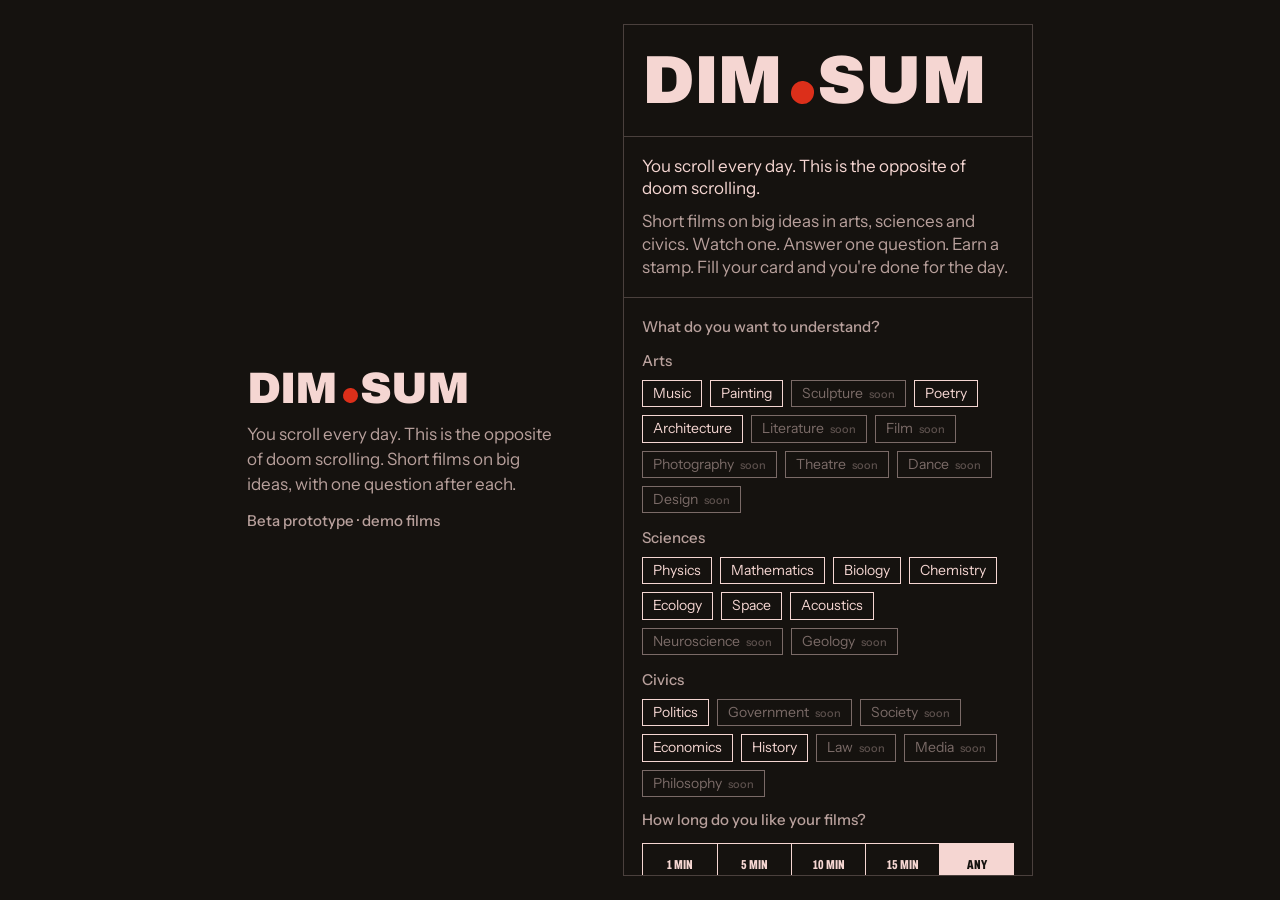
==== index.html @ d7147c2c "Add files via upload" ====
<!doctype html>
<html lang="en">
<head>
<meta charset="utf-8">
<meta name="viewport" content="width=device-width, initial-scale=1, viewport-fit=cover">
<title>Preview</title><meta name="robots" content="noindex,nofollow">

<link rel="stylesheet" href="https://fonts.googleapis.com/css2?family=Archivo:wdth,wght@62..125,100..900&family=Instrument+Sans:wght@400;500;600&display=swap">
<link rel="stylesheet" href="./style.css">
<style>html,body{margin:0;background:#151201}.bf-root{height:100dvh !important}</style>
</head>
<body>
<div id="root" class="bf-root" aria-label="Dim Sum prototype"></div>
<script src="./main.js"></script>
</body>
</html>
---- style.css ----
/* Dim Sum prototype — Direction B "The Card", dark page revision. Pink lives only on the card, as text on dark, and as the primary button. Scoped under .bf-root */
.bf-root { height: 780px; }
@media (max-width: 760px) { .bf-root { height: 620px; } }
.bf-root {
  --stamp: #dc2f1a;
  --desk: #15120f;
  --bg: #15120f; --fg: #f5d6d2; --muted: #b8a09c; --line: #f5d6d2; --soft: #4a403d;
  --card: #f5d6d2; --card-fg: #15120f; --card-muted: #5c4744;
  --btn-bg: #f5d6d2; --btn-fg: #15120f;
  --paper: #f5d6d2; --ink: #15120f;
  --hair: rgba(245, 214, 210, 0.22); --chip: rgba(245, 214, 210, 0.08);
  --card-hair: rgba(21, 18, 15, 0.22);
  --ui: "Instrument Sans", "Helvetica Neue", Arial, sans-serif;
  --disp: "Archivo", "Helvetica Neue", Arial, sans-serif;
  --logo: "Archivo", "Helvetica Neue", Arial, sans-serif;
}
.bf-root * { box-sizing: border-box; }
.bf-root [hidden] { display: none !important; }
.bf-root { background: var(--bg); color: var(--fg); font-family: var(--ui); font-size: 17px; line-height: 1.45; -webkit-font-smoothing: antialiased; }
:where(.bf-root) button { font: inherit; color: inherit; cursor: pointer; background: none; border: 0; padding: 0; }
.bf-root :focus-visible { outline: 2px solid var(--fg); outline-offset: 2px; }
.bf-root .mono { font-family: var(--ui); font-weight: 500; font-size: 15px; letter-spacing: 0; text-transform: none; font-variant-numeric: tabular-nums; }
.bf-root .desk { height: 100%; display: flex; align-items: center; justify-content: center; gap: 56px; padding-inline: 16px; padding-block: 24px; }
.bf-root .aside { max-width: 320px; display: grid; gap: 14px; color: var(--fg); }
.bf-root .aside .logo { font-size: 44px; }
.bf-root .aside p { margin: 0; color: var(--muted); }
.bf-root .aside .mono { color: var(--muted); }
.bf-root .device { position: relative; width: 100%; max-width: 410px; height: min(100%, 860px); background: var(--bg); border: 1px solid var(--soft); display: flex; flex-direction: column; overflow: hidden; }
@media (max-width: 760px) {.bf-root .desk { padding: 0; gap: 0; }.bf-root .aside { display: none; }.bf-root .device { max-width: none; height: 100%; border: 0; }.bf-root .player { top: 62px; } }
.bf-root .logo { font-family: var(--logo); font-weight: 900; font-stretch: 100%; text-transform: uppercase; letter-spacing: -0.02em; line-height: 0.92; white-space: nowrap; }
.bf-root .logo .dot { display: inline-block; width: 0.34em; height: 0.34em; margin: 0 0.05em 0 0.13em; background: var(--stamp); border-radius: 48% 52% 50% 50% / 52% 48% 51% 49%; transform: rotate(6deg); vertical-align: -0.01em; }
.bf-root .appbar { display: flex; justify-content: space-between; align-items: center; gap: 12px; padding: 14px 18px; border-bottom: 1px solid var(--soft); flex: none; }
.bf-root .appbar .logo { font-size: 24px; }
.bf-root .appbar .right { display: flex; align-items: center; gap: 12px; }
.bf-root .appbar .right .mono { color: var(--muted); }
.bf-root .screen { flex: 1; overflow-y: auto; overscroll-behavior: contain; }
.bf-root .pad { padding: 18px; }
.bf-root .tabbar { flex: none; display: grid; grid-template-columns: repeat(4, 1fr); border-top: 1px solid var(--soft); background: var(--bg); padding-bottom: env(safe-area-inset-bottom, 0px); }
.bf-root .tab { display: grid; justify-items: center; gap: 4px; padding: 13px 0 14px; color: var(--fg); font-weight: 600; font-size: 14px; min-height: 44px; }
.bf-root .tab svg { display: none; }
.bf-root .tab[aria-current="page"] { background: var(--fg); color: var(--bg); }
.bf-root .modebar { flex: none; background: var(--bg); border-top: 1px solid var(--soft); padding: 10px 18px; }
.bf-root .modeseg { display: grid; grid-template-columns: 1fr 1fr; border: 1px solid var(--line); }
.bf-root .modeseg button { min-height: 44px; padding: 10px 0; font-family: var(--disp); font-weight: 800; font-stretch: 62%; text-transform: uppercase; font-size: 15px; border-left: 1px solid var(--line); }
.bf-root .modeseg button:first-child { border-left: 0; }
.bf-root .modeseg button[aria-pressed="true"] { background: var(--fg); color: var(--bg); }
.bf-root .today-head { padding: 24px 18px 20px; display: grid; gap: 10px; }
.bf-root .today-head h1 { margin: 0; font-family: var(--disp); font-weight: 800; font-stretch: 62%; text-transform: uppercase; font-size: 44px; line-height: 0.94; letter-spacing: -0.01em; }
.bf-root .today-head p { margin: 0; color: var(--muted); font-size: 17px; }
.bf-root .timeseg { display: grid; grid-auto-flow: column; grid-auto-columns: 1fr; border: 1px solid var(--line); }
.bf-root .timeseg button { min-height: 44px; padding: 10px 0; border-left: 1px solid var(--line); font-family: var(--disp); font-weight: 800; font-stretch: 62%; text-transform: uppercase; font-size: 13px; white-space: nowrap; }
.bf-root .timeseg button:first-child { border-left: 0; }
.bf-root .timeseg button[aria-pressed="true"] { background: var(--fg); color: var(--bg); }
.bf-root .film { border-bottom: 1px solid var(--soft); }
.bf-root .art { position: relative; display: block; width: 100%; aspect-ratio: 4 / 3; max-width: 100%; overflow: hidden; }
.bf-root .art canvas { position: absolute; inset: 0; width: 100%; height: 100%; display: block; }
.bf-root .art .dur { position: absolute; left: 14px; top: 12px; font-family: var(--disp); font-weight: 800; font-stretch: 62%; text-transform: uppercase; font-size: 13px; padding: 3px 7px; }
.bf-root .art .stamp-dot { position: absolute; right: 12px; top: 10px; width: 26px; height: 26px; }
.bf-root .film-body { padding: 14px 18px 18px; display: grid; gap: 8px; }
.bf-root .film-meta { display: flex; justify-content: space-between; gap: 10px; align-items: center; }
.bf-root .film h2 { margin: 0; font-family: var(--ui); font-weight: 600; font-size: 17px; line-height: 1.3; text-wrap: balance; }
.bf-root .film p { margin: 0; color: var(--muted); }
.bf-root .why { font-weight: 500; font-size: 14px; color: var(--fg); }
.bf-root .actions { display: flex; gap: 8px; margin-top: 6px; }
.bf-root .btn { border: 1px solid var(--line); min-height: 44px; padding: 10px 14px; font-family: var(--disp); font-weight: 800; font-stretch: 62%; text-transform: uppercase; font-size: 14px; letter-spacing: 0.01em; display: inline-flex; align-items: center; gap: 8px; }
.bf-root .btn.solid { background: var(--btn-bg); color: var(--btn-fg); min-height: 60px; padding: 12px 18px; font-size: 16px; }
.bf-root .btn svg { width: 14px; height: 14px; fill: currentColor; }
.bf-root .btn.icon { padding: 10px 11px; }
.bf-root .btn.icon svg { fill: none; stroke: currentColor; stroke-width: 1.6; }
.bf-root .btn.icon[aria-pressed="true"] svg { fill: currentColor; }
.bf-root .end { padding: 28px 18px 36px; display: grid; gap: 8px; }
.bf-root .end b { font-family: var(--disp); font-weight: 800; font-stretch: 62%; text-transform: uppercase; font-size: 24px; line-height: 0.94; }
.bf-root .end span { color: var(--muted); }
.bf-root .stamp-dot { display: block; width: 20px; height: 20px; background: var(--stamp); border-radius: 48% 52% 50% 50% / 52% 48% 51% 49%; mix-blend-mode: multiply; opacity: var(--so, 1); transform: translate(var(--sx, 0px), var(--sy, 0px)) rotate(var(--sr, 0deg)); animation: stamp-in 180ms ease-out; }
@keyframes stamp-in { from { transform: translate(var(--sx, 0px), var(--sy, 0px)) rotate(var(--sr, 0deg)) scale(1.25); } to { transform: translate(var(--sx, 0px), var(--sy, 0px)) rotate(var(--sr, 0deg)) scale(1); } }
@media (prefers-reduced-motion: reduce) {.bf-root .stamp-dot { animation: none; } }
/* the card: a flat pink slip, 16px from the screen edges, 20px inner padding */
.bf-root .cardrows { background: var(--card); color: var(--card-fg); margin: 0 16px; padding: 12px 20px; border-top: 2px solid var(--card-fg); border-bottom: 2px solid var(--card-fg); }
.bf-root .cardrow { display: grid; grid-template-columns: 24px minmax(0, 1fr) 24px; gap: 12px; align-items: center; width: 100%; text-align: left; min-height: 60px; padding: 12px 0; border-bottom: 1px solid var(--card-hair); }
.bf-root .cardrow:last-child { border-bottom: 0; }
.bf-root .cardrow .num { font-weight: 600; font-size: 16px; }
.bf-root .cardrow .t { display: block; font-weight: 600; font-size: 17px; line-height: 1.25; }
.bf-root .cardrow .m { display: block; font-size: 14px; color: var(--card-muted); }
.bf-root .cardrow.next { background: var(--card-fg); color: var(--card); width: calc(100% + 40px); margin: 0 -20px; padding: 12px 20px; }
.bf-root .cardrow.next .m { color: var(--muted); }
.bf-root .cardrow.next .stamp-dot { mix-blend-mode: normal; }
.bf-root .slot { display: grid; place-items: center; width: 20px; height: 20px; }
.bf-root .slot:empty { border: 1px solid currentColor; border-radius: 50%; }
.bf-root .cta-big { display: flex; justify-content: space-between; align-items: center; gap: 12px; width: auto; min-height: 60px; background: var(--btn-bg); color: var(--btn-fg); margin: 16px 16px 0; padding: 16px 18px; text-align: left; }
.bf-root .cta-big .l { font-family: var(--disp); font-weight: 800; font-stretch: 62%; text-transform: uppercase; font-size: 26px; line-height: 0.94; letter-spacing: -0.01em; }
.bf-root .cta-big .r { font-weight: 500; font-size: 15px; }
.bf-root .sec-title { padding: 24px 18px 14px; display: flex; justify-content: space-between; align-items: baseline; border-bottom: 1px solid var(--soft); }
.bf-root .sec-title h1 { margin: 0; font-family: var(--disp); font-weight: 800; font-stretch: 62%; text-transform: uppercase; font-size: 36px; line-height: 0.94; }
.bf-root .subseg { display: flex; gap: 0; margin: 14px 18px; border: 1px solid var(--line); }
.bf-root .subseg button { flex: 1; min-height: 44px; padding: 10px 0; font-family: var(--disp); font-weight: 800; font-stretch: 62%; text-transform: uppercase; font-size: 13px; }
.bf-root .subseg button[aria-pressed="true"] { background: var(--fg); color: var(--bg); }
.bf-root .row { display: grid; grid-template-columns: 64px minmax(0, 1fr) auto; gap: 12px; align-items: center; min-height: 60px; padding: 12px 18px; border-bottom: 1px solid var(--hair); width: 100%; text-align: left; }
.bf-root .row .thumb { position: relative; width: 64px; height: 64px; overflow: hidden; }
.bf-root .row .thumb canvas { position: absolute; inset: 0; width: 100%; height: 100%; }
.bf-root .row .t { font-size: 17px; line-height: 1.25; font-weight: 600; }
.bf-root .pill { font-weight: 500; font-size: 13px; padding: 4px 8px; border: 1px solid var(--hair); color: var(--muted); white-space: nowrap; }
.bf-root .pill.ok { background: var(--fg); color: var(--bg); border-color: var(--fg); }
.bf-root .empty { padding: 30px 18px; color: var(--muted); }
.bf-root .stats { display: grid; grid-template-columns: repeat(3, 1fr); border-bottom: 1px solid var(--soft); }
.bf-root .stat { padding: 16px 18px; border-left: 1px solid var(--soft); display: grid; gap: 4px; }
.bf-root .stat:first-child { border-left: 0; }
.bf-root .stat b { font-family: var(--disp); font-weight: 800; font-stretch: 62%; font-size: 34px; line-height: 0.94; font-variant-numeric: tabular-nums; }
.bf-root .block { padding: 20px 18px; border-bottom: 1px solid var(--soft); display: grid; gap: 14px; }
.bf-root .block h3 { margin: 0; font-family: var(--disp); font-weight: 800; font-stretch: 62%; text-transform: uppercase; font-size: 20px; line-height: 0.96; }
.bf-root .chips { display: flex; flex-wrap: wrap; gap: 8px; }
.bf-root .chip { border: 1px solid var(--line); min-height: 44px; padding: 7px 12px; font-size: 16px; line-height: 1.1; }
.bf-root .chip[aria-pressed="true"] { background: var(--fg); color: var(--bg); }
.bf-root .sig { display: grid; grid-template-columns: 1fr auto; gap: 4px 12px; }
.bf-root .sig .bar { grid-column: 1 / -1; height: 6px; background: var(--chip); }
.bf-root .sig .bar i { display: block; height: 100%; background: var(--fg); }
.bf-root .sig small { grid-column: 1 / -1; color: var(--muted); font-size: 14px; }
.bf-root .linkbtn { text-decoration: underline; text-underline-offset: 3px; color: var(--muted); font-size: 14px; justify-self: start; min-height: 44px; }
.bf-root .onboard { position: absolute; inset: 0; z-index: 30; background: var(--bg); display: flex; flex-direction: column; overflow-y: auto; }
.bf-root .onboard .top { padding: 24px 18px; border-bottom: 1px solid var(--soft); }
.bf-root .onboard .big { font-size: clamp(48px, 15vw, 68px); }
.bf-root .onboard .intro { padding: 18px; display: grid; gap: 10px; border-bottom: 1px solid var(--soft); }
.bf-root .onboard .intro p { margin: 0; font-size: 17px; line-height: 1.35; }
.bf-root .onboard .intro p + p { color: var(--muted); }
.bf-root .onboard .pick { padding: 18px; display: grid; gap: 12px; flex: 1; align-content: start; }
.bf-root .onboard .pick .mono { color: var(--muted); }
.bf-root .onboard .foot { padding: 14px 18px calc(14px + env(safe-area-inset-bottom, 0px)); border-top: 1px solid var(--soft); display: flex; justify-content: space-between; align-items: center; gap: 12px; }
.bf-root .btn.lg { padding: 14px 22px; }
.bf-root .btn:disabled { opacity: 0.35; cursor: default; }
/* player: dark while a film is playing */
.bf-root .player { --muted: #b8a09c; position: absolute; inset: 0; z-index: 20; background: var(--bg); color: var(--fg); display: flex; flex-direction: column; overflow-y: auto; }
.bf-root .player > *, .bf-root .onboard > * { flex-shrink: 0; }
.bf-root .player :focus-visible { outline-color: var(--fg); }
.bf-root .player .bar { display: flex; justify-content: space-between; align-items: center; padding: 12px 16px; border-bottom: 1px solid rgba(245, 214, 210, 0.25); position: sticky; top: 0; background: var(--ink); z-index: 1; }
.bf-root .player .bar .mono { color: var(--muted); }
.bf-root .player .x { font-family: var(--disp); font-weight: 800; font-stretch: 62%; text-transform: uppercase; font-size: 13px; border: 1px solid var(--paper); min-height: 44px; padding: 6px 12px; }
.bf-root .stage { position: relative; width: 100%; aspect-ratio: 16 / 9; max-width: 100%; flex: none; }
.bf-root .stage canvas { position: absolute; inset: 0; width: 100%; height: 100%; }
.bf-root .stage .cap { position: absolute; left: 12px; bottom: 10px; right: 12px; font-weight: 500; font-size: 14px; }
.bf-root .stage .cap span { background: var(--ink); color: var(--paper); padding: 3px 7px; }
.bf-root .scrub { position: relative; height: 22px; margin: 4px 16px 0; cursor: pointer; }
.bf-root .scrub .track { position: absolute; left: 0; right: 0; top: 10px; height: 2px; background: rgba(245, 214, 210, 0.28); }
.bf-root .scrub .fill { position: absolute; left: 0; top: 10px; height: 2px; background: var(--paper); }
.bf-root .scrub .knob { position: absolute; top: 5px; width: 12px; height: 12px; margin-left: -6px; background: var(--paper); }
.bf-root .scrub .tick { position: absolute; top: 7px; width: 1px; height: 8px; background: rgba(245, 214, 210, 0.5); }
.bf-root .ptime { display: flex; justify-content: space-between; padding: 0 16px; font-weight: 500; font-size: 14px; color: var(--muted); font-variant-numeric: tabular-nums; }
.bf-root .pctl { display: flex; align-items: center; justify-content: center; gap: 22px; padding: 12px 16px 6px; }
.bf-root .pctl .round { width: 64px; height: 64px; border-radius: 50%; background: var(--paper); color: var(--ink); display: grid; place-items: center; }
.bf-root .pctl .round svg { width: 24px; height: 24px; fill: currentColor; }
.bf-root .pctl .skip { font-weight: 600; font-size: 13px; width: 48px; height: 48px; border: 1px solid rgba(245, 214, 210, 0.3); display: grid; place-items: center; }
.bf-root .pctl .fast { font-family: var(--disp); font-weight: 800; font-stretch: 62%; font-size: 13px; padding: 8px 10px; border: 1px solid rgba(245, 214, 210, 0.3); min-height: 44px; }
.bf-root .pctl .fast[aria-pressed="true"] { background: var(--paper); color: var(--ink); }
.bf-root .pinfo { padding: 16px 16px 10px; display: grid; gap: 8px; }
.bf-root .pinfo h2 { margin: 0; font-family: var(--disp); font-weight: 800; font-stretch: 62%; text-transform: uppercase; font-size: 30px; line-height: 0.94; letter-spacing: -0.01em; }
.bf-root .pinfo p { margin: 0; color: var(--muted); }
.bf-root .psec { padding: 14px 16px; border-top: 1px solid rgba(245, 214, 210, 0.25); display: grid; gap: 8px; }
.bf-root .psec .lab { color: var(--muted); }
.bf-root .chap { width: 100%; display: grid; grid-template-columns: 52px 1fr; gap: 8px; text-align: left; min-height: 44px; padding: 9px 0; border-bottom: 1px solid rgba(245, 214, 210, 0.14); color: var(--muted); }
.bf-root .chap[aria-current="true"] { color: var(--paper); }
.bf-root .chap .mono { color: inherit; font-size: 14px; }
.bf-root .note { padding-left: 12px; border-left: 2px solid var(--paper); }
.bf-root .note.locked { border-left-color: rgba(245, 214, 210, 0.3); color: rgba(245, 214, 210, 0.45); font-style: italic; }
.bf-root .plen { display: flex; gap: 8px; padding: 10px 16px 2px; }
.bf-root .plen button { font-family: var(--disp); font-weight: 800; font-stretch: 62%; text-transform: uppercase; font-size: 13px; min-height: 44px; padding: 8px 12px; border: 1px solid rgba(245, 214, 210, 0.3); color: var(--muted); }
.bf-root .plen button[aria-pressed="true"] { background: var(--paper); color: var(--ink); border-color: var(--paper); }
/* the question: a pink card on the dark page */
.bf-root .check { margin: 10px 16px 24px; display: grid; gap: 16px; }
.bf-root .qcard { background: var(--card); color: var(--card-fg); padding: 20px; display: grid; gap: 14px; }
.bf-root .qcard .mono { color: var(--card-muted); }
.bf-root .qcard h3 { margin: 0; font-size: 26px; line-height: 1.15; font-weight: 600; }
.bf-root .checkrow { display: grid; grid-template-columns: 24px minmax(0, 1fr) 24px; gap: 12px; align-items: center; padding: 0 0 12px; border-bottom: 1px solid var(--card-hair); }
.bf-root .checkrow .num { font-weight: 600; font-size: 16px; }
.bf-root .checkrow .t { display: block; font-weight: 600; font-size: 17px; line-height: 1.25; }
.bf-root .checkrow .m { display: block; font-size: 14px; color: var(--card-muted); }
.bf-root .opts { display: grid; border-top: 1px solid var(--card-hair); }
.bf-root .opt { min-height: 60px; display: flex; align-items: center; justify-content: space-between; gap: 10px; text-align: left; border-bottom: 1px solid var(--card-hair); padding: 10px 2px; font-size: 20px; color: var(--card-fg); }
.bf-root .opt:hover:not(:disabled) { background: rgba(21, 18, 15, 0.06); }
.bf-root .opt:disabled { cursor: default; }
.bf-root .opts.answered .opt:not(.right):not(.wrong) { color: var(--card-muted); }
.bf-root .opt.right { background: var(--card-fg); color: var(--card); font-weight: 600; padding-left: 12px; padding-right: 12px; }
.bf-root .opt.right::after { content: "RIGHT"; font-family: var(--disp); font-weight: 800; font-stretch: 62%; font-size: 22px; }
.bf-root .opt.wrong { color: var(--card-muted); text-decoration: line-through; }
.bf-root .tmr { display: grid; color: var(--fg); }
.bf-root .tmr-head { font-family: var(--disp); font-weight: 800; font-stretch: 62%; text-transform: uppercase; font-size: 20px; line-height: 0.96; margin-bottom: 6px; }
.bf-root .tmr-row { display: flex; gap: 10px; align-items: baseline; margin: 0; padding: 7px 0; border-bottom: 1px solid var(--hair); font-size: 15px; }
.bf-root .tmr-row .n { font-weight: 600; width: 14px; flex: none; }
.bf-root .tmr-row .mv { margin-left: auto; font-weight: 600; font-size: 15px; }
.bf-root .tmr-row .mv.dn { color: var(--muted); font-weight: 400; }
.bf-root .check .btn { border-color: var(--line); color: var(--fg); }
.bf-root .check .btn.solid { background: var(--btn-bg); color: var(--btn-fg); }
@media (prefers-reduced-motion: reduce) {.bf-root * { scroll-behavior: auto !important; } }
@media (max-width: 760px) { .bf-root .device .player { top: 64px; } }
/* groups + chat + misc */
.bf-root .groups { display: grid; gap: 14px; }
.bf-root .group { display: grid; gap: 8px; }
.bf-root .grouplab { color: var(--muted); }
.bf-root .chips.tight .chip { font-size: 14px; padding: 5px 10px; min-height: 0; }
.bf-root .chip .soon { font-weight: 500; font-size: 11px; margin-left: 6px; opacity: 0.7; }
.bf-root .chip:disabled { opacity: 0.45; cursor: default; }
.bf-root .stickybar { position: sticky; top: 0; z-index: 6; background: var(--bg); border-bottom: 1px solid var(--soft); padding: 10px 18px; display: grid; gap: 8px; }
.bf-root .chatwrap { display: flex; flex-direction: column; min-height: 100%; }
.bf-root .chathead { display: flex; justify-content: space-between; align-items: baseline; gap: 10px; padding: 14px 18px; border-bottom: 1px solid var(--soft); }
.bf-root .chathead .demo-tag { color: var(--muted); font-size: 13px; text-align: right; }
.bf-root .chatlog { flex: 1; padding: 18px; display: grid; gap: 10px; align-content: start; }
.bf-root .msg { max-width: 85%; padding: 10px 12px; border: 1px solid var(--line); font-size: 15px; line-height: 1.4; justify-self: start; }
.bf-root .msg.me { justify-self: end; background: var(--soft); border-color: var(--soft); }
.bf-root .composer { display: flex; gap: 8px; padding: 10px 18px calc(10px + env(safe-area-inset-bottom, 0px)); border-top: 1px solid var(--soft); background: var(--bg); position: sticky; bottom: 0; }
.bf-root .composer .chatinput { flex: 1; border: 1px solid var(--line); min-height: 44px; padding: 10px 12px; font: inherit; background: transparent; color: inherit; min-width: 0; }
.bf-root .composer .btn svg { fill: currentColor; }
.bf-root .soulf { display: grid; gap: 6px; }
.bf-root .soulf .mono { color: var(--muted); }
.bf-root .soulinput { border: 1px solid var(--line); min-height: 44px; padding: 10px; font: inherit; background: transparent; color: inherit; width: 100%; }
.bf-root a.btn { text-decoration: none; justify-self: start; }
.bf-root .ticks { position: absolute; inset: 0; pointer-events: none; }
/* Style 01: creator picks */
.bf-root .starter-head { padding: 24px 18px 18px; border-bottom: 1px solid var(--soft); display: grid; gap: 10px; }
.bf-root .starter-head h1 { margin: 0; font-family: var(--disp); font-weight: 800; font-stretch: 62%; text-transform: uppercase; font-size: 34px; line-height: 0.94; letter-spacing: -0.01em; }
.bf-root .starter-head p { margin: 0; color: var(--muted); font-size: 15px; }
.bf-root .starter-group { padding: 14px 18px 8px; color: var(--muted); border-bottom: 1px solid var(--hair); font-weight: 500; font-size: 15px; }
.bf-root .post .post-ext { color: var(--muted); }
.bf-root .post .actions a { text-decoration: none; }
.bf-root .starter-divider { padding: 18px; text-align: center; color: var(--fg); border-top: 1px solid var(--soft); border-bottom: 1px solid var(--soft); font-family: var(--disp); font-weight: 800; font-stretch: 62%; text-transform: uppercase; font-size: 14px; }
.bf-root .post-cover { --cv: #f6ead9; --cv-ink: #a4522a; position: relative; display: block; width: 100%; aspect-ratio: 16 / 8; max-width: 100%; overflow: hidden; text-decoration: none; background: var(--cv); color: var(--cv-ink); border-bottom: 1px solid var(--soft); }
.bf-root .post-cover.g-sci { --cv: #e6eef3; --cv-ink: #2c5f7a; }
.bf-root .post-cover.g-civ { --cv: #f0ead6; --cv-ink: #77662a; }
.bf-root .post-cover svg { position: absolute; right: 6px; top: 50%; transform: translateY(-50%); height: 160%; width: auto; opacity: 0.45; }
.bf-root .post-cover .cov-tag { position: absolute; left: 14px; top: 12px; font-weight: 500; font-size: 15px; }
.bf-root .post-cover .cov-cta { position: absolute; left: 14px; bottom: 12px; border: 1px solid currentColor; padding: 4px 8px; background: var(--cv); font-family: var(--disp); font-weight: 800; font-stretch: 62%; text-transform: uppercase; font-size: 13px; }
.bf-root .post-cover:focus-visible { outline: 2px solid var(--fg); outline-offset: -2px; }
.bf-root .post-cover.has-photo { aspect-ratio: 4 / 3; }
.bf-root .post-cover .post-photo { position: absolute; inset: 0; width: 100%; height: 100%; object-fit: cover; display: block; }
.bf-root .post-cover.has-embed { aspect-ratio: 4 / 3; }
.bf-root .post-cover .embed-frame { position: absolute; inset: 0; width: 100%; height: 100%; border: 0; background: #fff; }
.bf-root .post-cover.has-embed .cov-tag, .bf-root .post-cover.has-embed .cov-cta { background: var(--cv); color: var(--cv-ink); border: 1px solid currentColor; padding: 4px 8px; }
.bf-root .post-cover.has-photo .cov-tag, .bf-root .post-cover.has-photo .cov-cta { background: var(--cv); color: var(--cv-ink); border: 1px solid currentColor; padding: 4px 8px; }
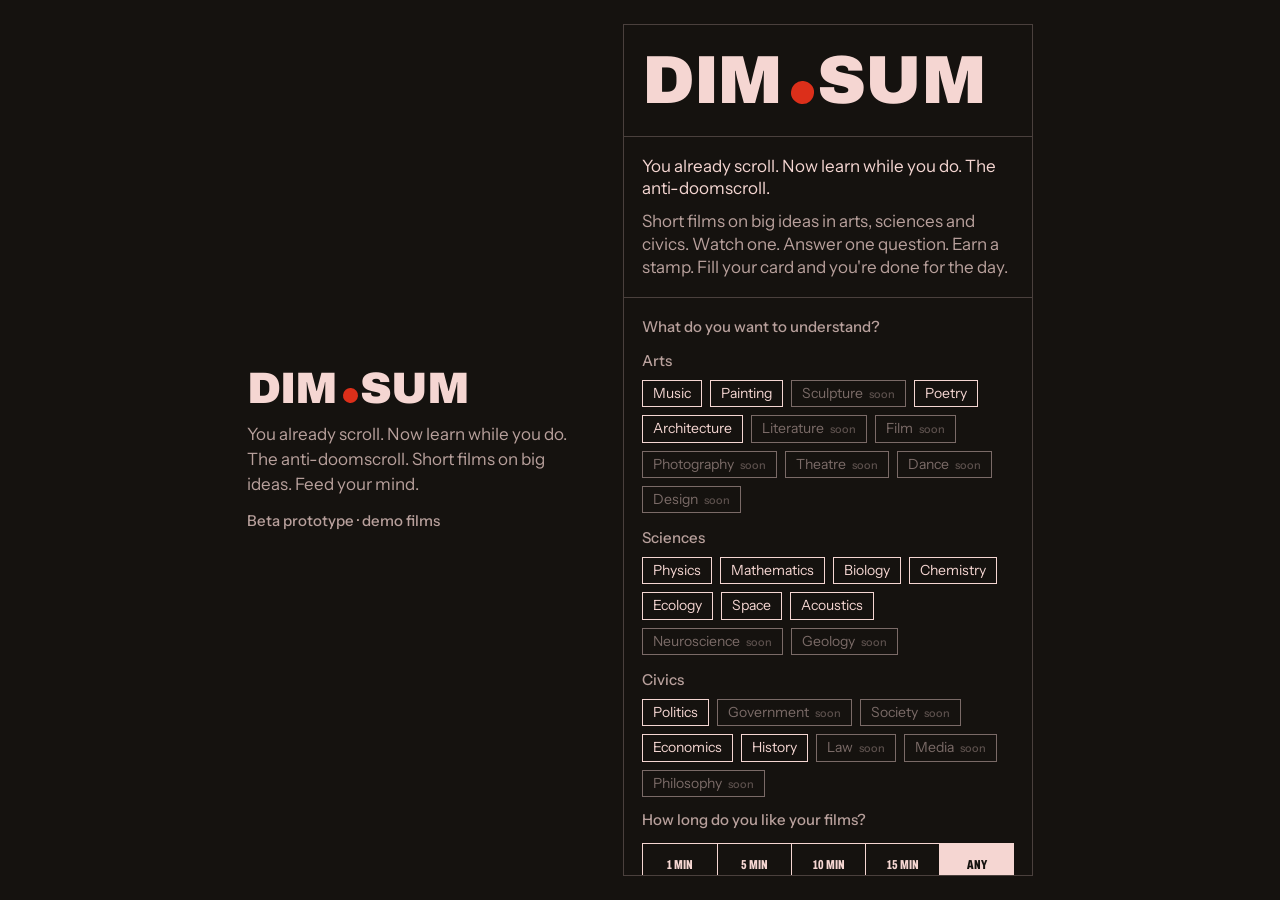
==== commit c2b5b83e: "Add files via upload" ====
--- a/index.html
+++ b/index.html
@@ -3,7 +3,28 @@
 <head>
 <meta charset="utf-8">
 <meta name="viewport" content="width=device-width, initial-scale=1, viewport-fit=cover">
-<title>Preview</title><meta name="robots" content="noindex,nofollow">
+<title>Dim Sum</title>
+<meta name="description" content="Short films on big ideas. Feed your mind.">
+<meta name="robots" content="noindex,nofollow">
+<meta name="theme-color" content="#15120f">
+<link rel="icon" href="https://justindurazzo.github.io/kestrel-ledger-7q4/favicon.ico" sizes="32x32">
+<link rel="icon" type="image/png" href="https://justindurazzo.github.io/kestrel-ledger-7q4/favicon-32.png" sizes="32x32">
+<link rel="icon" type="image/png" href="https://justindurazzo.github.io/kestrel-ledger-7q4/icon-512.png" sizes="512x512">
+<link rel="apple-touch-icon" href="https://justindurazzo.github.io/kestrel-ledger-7q4/apple-touch-icon.png">
+<meta property="og:type" content="website">
+<meta property="og:site_name" content="Dim Sum">
+<meta property="og:title" content="Dim Sum">
+<meta property="og:description" content="Short films on big ideas. Feed your mind.">
+<meta property="og:url" content="https://justindurazzo.github.io/kestrel-ledger-7q4/">
+<meta property="og:image" content="https://justindurazzo.github.io/kestrel-ledger-7q4/og.png">
+<meta property="og:image:width" content="1200">
+<meta property="og:image:height" content="630">
+<meta property="og:image:alt" content="Dim Sum logo with the line Short films on big ideas. Feed your mind.">
+<meta name="twitter:card" content="summary_large_image">
+<meta name="twitter:title" content="Dim Sum">
+<meta name="twitter:description" content="Short films on big ideas. Feed your mind.">
+<meta name="twitter:image" content="https://justindurazzo.github.io/kestrel-ledger-7q4/og.png">
+
 
 <link rel="stylesheet" href="https://fonts.googleapis.com/css2?family=Archivo:wdth,wght@62..125,100..900&family=Instrument+Sans:wght@400;500;600&display=swap">
 <link rel="stylesheet" href="./style.css">
--- a/style.css
+++ b/style.css
@@ -232,3 +232,13 @@
 .bf-root .post-cover .embed-frame { position: absolute; inset: 0; width: 100%; height: 100%; border: 0; background: #fff; }
 .bf-root .post-cover.has-embed .cov-tag, .bf-root .post-cover.has-embed .cov-cta { background: var(--cv); color: var(--cv-ink); border: 1px solid currentColor; padding: 4px 8px; }
 .bf-root .post-cover.has-photo .cov-tag, .bf-root .post-cover.has-photo .cov-cta { background: var(--cv); color: var(--cv-ink); border: 1px solid currentColor; padding: 4px 8px; }
+
+.ext-arrow::after { content: ""; display: inline-block; width: 0.8em; height: 0.8em; margin-left: 0.45em; vertical-align: -0.05em; background: currentColor; -webkit-mask: url("data:image/svg+xml,%3Csvg xmlns='http://www.w3.org/2000/svg' viewBox='0 0 16 16'%3E%3Cpath d='M4 12 12 4M5.5 4H12v6.5' fill='none' stroke='black' stroke-width='2' stroke-linecap='square'/%3E%3C/svg%3E") center / contain no-repeat; mask: url("data:image/svg+xml,%3Csvg xmlns='http://www.w3.org/2000/svg' viewBox='0 0 16 16'%3E%3Cpath d='M4 12 12 4M5.5 4H12v6.5' fill='none' stroke='black' stroke-width='2' stroke-linecap='square'/%3E%3C/svg%3E") center / contain no-repeat; }
+.post-cover.has-facade { aspect-ratio: 1 / 1; cursor: pointer; background: #000; }
+.post-cover.has-facade .embed-frame { position: absolute; left: 0; top: -70px; width: 100%; height: 600px; border: 0; background: #fff; pointer-events: none; }
+.post-cover.has-facade::before { content: ""; position: absolute; inset: 0; background: var(--cv); opacity: 0.58; z-index: 1; }
+.post-cover.has-facade svg { z-index: 2; }
+.post-cover.has-facade .cov-tag, .post-cover.has-facade .cov-cta { z-index: 2; background: var(--cv); color: var(--cv-ink); border: 1px solid currentColor; padding: 4px 8px; }
+.post-cover.has-facade.playing { aspect-ratio: auto; height: 600px; cursor: auto; }
+.post-cover.has-facade.playing .embed-frame { top: 0; pointer-events: auto; }
+.post-cover.has-facade.playing::before, .post-cover.has-facade.playing svg, .post-cover.has-facade.playing .cov-tag, .post-cover.has-facade.playing .cov-cta { display: none !important; }
